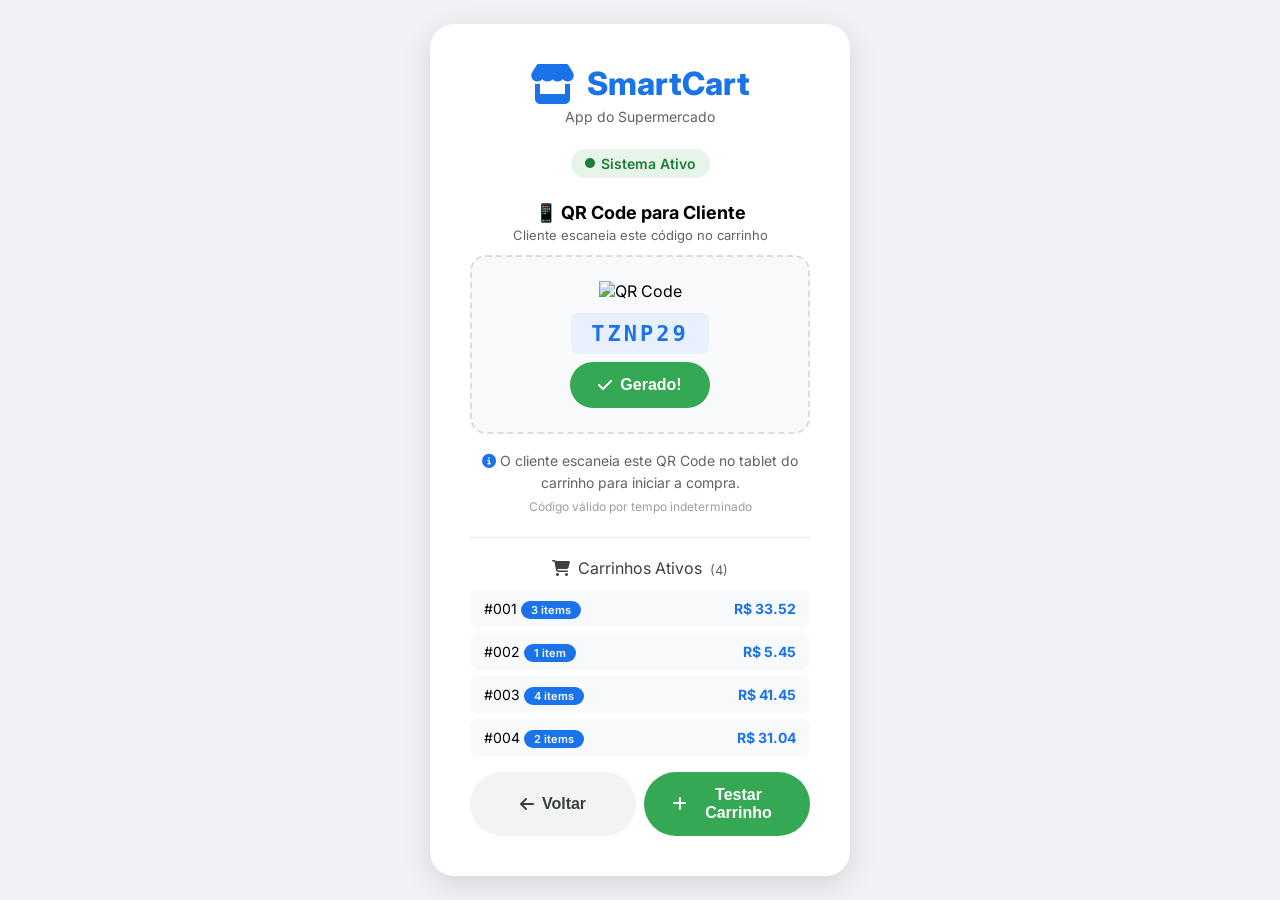
==== mercado-app/index.html @ 30fd7284 "Smart Cart - Versão LocalStorage" ====
<!DOCTYPE html>
<html lang="pt-BR">
<head>
    <meta charset="UTF-8">
    <meta name="viewport" content="width=device-width, initial-scale=1.0">
    <title>Mercado App - Smart Cart</title>
    <link rel="stylesheet" href="https://cdnjs.cloudflare.com/ajax/libs/font-awesome/6.4.0/css/all.min.css">
    <link href="https://fonts.googleapis.com/css2?family=Inter:wght@400;600;700;800&display=swap" rel="stylesheet">
    <style>
        * {
            margin: 0;
            padding: 0;
            box-sizing: border-box;
        }
        
        body {
            font-family: 'Inter', -apple-system, BlinkMacSystemFont, sans-serif;
            background: #f0f2f5;
            display: flex;
            justify-content: center;
            align-items: center;
            min-height: 100vh;
            padding: 20px;
        }
        
        .container {
            background: white;
            border-radius: 24px;
            padding: 40px;
            max-width: 420px;
            width: 100%;
            box-shadow: 0 8px 30px rgba(0,0,0,0.12);
            text-align: center;
        }
        
        .logo {
            font-size: 32px;
            font-weight: 800;
            color: #1a73e8;
            margin-bottom: 4px;
            display: flex;
            align-items: center;
            justify-content: center;
            gap: 12px;
        }
        
        .logo i {
            font-size: 40px;
        }
        
        .subtitle {
            color: #5f6368;
            margin-bottom: 24px;
            font-size: 14px;
        }
        
        .status {
            display: inline-flex;
            align-items: center;
            gap: 6px;
            padding: 6px 14px;
            border-radius: 50px;
            font-size: 14px;
            font-weight: 600;
            margin-bottom: 16px;
        }
        
        .status.active {
            background: #e6f4ea;
            color: #1e7e34;
        }
        
        .status.inactive {
            background: #fce8e6;
            color: #d33426;
        }
        
        .qr-box {
            background: #f8f9fa;
            border-radius: 16px;
            padding: 24px;
            margin: 12px 0 16px 0;
            border: 2px dashed #dadce0;
        }
        
        .qr-box img {
            max-width: 200px;
            width: 100%;
            height: auto;
        }
        
        .code-display {
            font-size: 22px;
            font-weight: 700;
            color: #1a73e8;
            background: #e8f0fe;
            padding: 8px 20px;
            border-radius: 8px;
            display: inline-block;
            margin: 12px 0 8px 0;
            letter-spacing: 3px;
            font-family: monospace;
        }
        
        .btn {
            background: #1a73e8;
            color: white;
            border: none;
            padding: 14px 28px;
            border-radius: 50px;
            font-size: 16px;
            font-weight: 600;
            cursor: pointer;
            transition: all 0.2s;
            display: inline-flex;
            align-items: center;
            gap: 8px;
        }
        
        .btn:hover {
            background: #1557b0;
            transform: scale(1.02);
        }
        
        .btn-secondary {
            background: #f1f3f4;
            color: #3c4043;
        }
        
        .btn-secondary:hover {
            background: #e8eaed;
        }
        
        .btn-success {
            background: #34a853;
        }
        
        .btn-success:hover {
            background: #2d9249;
        }
        
        .info {
            color: #5f6368;
            font-size: 14px;
            margin: 16px 0;
            line-height: 1.6;
        }
        
        .info i {
            color: #1a73e8;
        }
        
        hr {
            margin: 20px 0;
            border: none;
            border-top: 1px solid #e8eaed;
        }
        
        .carrinhos-title {
            font-size: 16px;
            margin-bottom: 12px;
            display: flex;
            align-items: center;
            justify-content: center;
            gap: 8px;
            color: #3c4043;
        }
        
        .carrinhos-list {
            margin: 12px 0;
            text-align: left;
        }
        
        .carrinho-item {
            display: flex;
            justify-content: space-between;
            align-items: center;
            padding: 10px 14px;
            background: #f8f9fa;
            border-radius: 8px;
            margin-bottom: 6px;
            font-size: 14px;
            transition: var(--transition);
        }
        
        .carrinho-item:hover {
            background: #e8f0fe;
        }
        
        .carrinho-item .badge {
            background: #1a73e8;
            color: white;
            border-radius: 50px;
            padding: 2px 10px;
            font-size: 11px;
            font-weight: 600;
        }
        
        .carrinho-item .valor {
            color: #1a73e8;
            font-weight: 700;
        }
        
        .carrinho-item .empty {
            color: #5f6368;
            font-style: italic;
            width: 100%;
            text-align: center;
        }
        
        .actions {
            display: flex;
            gap: 8px;
            margin-top: 16px;
            flex-wrap: wrap;
            justify-content: center;
        }
        
        .actions .btn {
            flex: 1;
            min-width: 120px;
            justify-content: center;
        }
        
        .carrinho-count {
            font-size: 13px;
            color: #5f6368;
            margin-top: 4px;
        }
        
        @media (max-width: 480px) {
            .container {
                padding: 24px 16px;
            }
            
            .qr-box img {
                max-width: 150px;
            }
            
            .actions .btn {
                min-width: 100px;
                font-size: 14px;
                padding: 12px 16px;
            }
        }
        
        /* Animações */
        @keyframes fadeIn {
            from { opacity: 0; transform: translateY(10px); }
            to { opacity: 1; transform: translateY(0); }
        }
        
        .container {
            animation: fadeIn 0.4s ease;
        }
        
        .qr-box img {
            transition: all 0.3s ease;
        }
        
        .qr-box img:hover {
            transform: scale(1.05);
        }
        
        /* Scrollbar */
        ::-webkit-scrollbar {
            width: 4px;
        }
        ::-webkit-scrollbar-track {
            background: #f1f3f4;
            border-radius: 4px;
        }
        ::-webkit-scrollbar-thumb {
            background: #1a73e8;
            border-radius: 4px;
        }
    </style>
</head>
<body>
    <div class="container">
        <!-- LOGO -->
        <div class="logo">
            <i class="fas fa-store"></i>
            <span>SmartCart</span>
        </div>
        <p class="subtitle">App do Supermercado</p>
        
        <!-- STATUS -->
        <div class="status active">
            <i class="fas fa-circle" style="font-size: 10px;"></i>
            Sistema Ativo
        </div>

        <!-- QR CODE -->
        <h3 style="margin: 8px 0 4px 0; font-size: 18px;">
            📱 QR Code para Cliente
        </h3>
        <p style="color: #5f6368; font-size: 13px; margin-bottom: 8px;">
            Cliente escaneia este código no carrinho
        </p>
        
        <div class="qr-box">
            <img id="qrImage" src="" alt="QR Code">
            <div>
                <div class="code-display" id="codigoDisplay">ABC123</div>
            </div>
            <button class="btn" onclick="gerarNovoQR()">
                <i class="fas fa-sync"></i> Gerar Novo QR
            </button>
        </div>

        <div class="info">
            <i class="fas fa-info-circle"></i>
            O cliente escaneia este QR Code no tablet do carrinho para iniciar a compra.
            <br>
            <span style="font-size: 12px; color: #9aa0a6;">
                Código válido por tempo indeterminado
            </span>
        </div>

        <hr>

        <!-- CARRINHOS ATIVOS -->
        <div class="carrinhos-title">
            <i class="fas fa-shopping-cart"></i>
            Carrinhos Ativos
            <span class="carrinho-count" id="carrinhoCount">(0)</span>
        </div>
        
        <div id="carrinhosList" class="carrinhos-list">
            <div class="carrinho-item">
                <span class="empty">
                    <i class="fas fa-inbox"></i> Nenhum carrinho ativo
                </span>
            </div>
        </div>

        <!-- AÇÕES -->
        <div class="actions">
            <button class="btn btn-secondary" onclick="window.location.href='../index.html'">
                <i class="fas fa-arrow-left"></i> Voltar
            </button>
            <button class="btn btn-success" onclick="abrirCarrinhoTeste()">
                <i class="fas fa-plus"></i> Testar Carrinho
            </button>
        </div>
    </div>

    <script>
        // ================================================================
        // CONFIGURAÇÕES
        // ================================================================
        
        let codigoAtual = 'ABC123';
        let carrinhosAtivos = [];
        
        // ================================================================
        // GERADOR DE QR CODE
        // ================================================================
        
        function gerarNovoQR() {
            // Gera um código aleatório de 6 caracteres
            const chars = 'ABCDEFGHIJKLMNOPQRSTUVWXYZ0123456789';
            let codigo = '';
            for (let i = 0; i < 6; i++) {
                codigo += chars.charAt(Math.floor(Math.random() * chars.length));
            }
            codigoAtual = codigo;
            
            // Atualiza a UI
            document.getElementById('codigoDisplay').textContent = codigo;
            
            // Gera QR Code via API pública
            const url = `https://api.qrserver.com/v1/create-qr-code/?size=300x300&data=${codigo}`;
            document.getElementById('qrImage').src = url;
            
            // Mostra no console
            console.log(`📱 Novo QR Code gerado: ${codigo}`);
            console.log(`🔗 URL do QR: ${url}`);
            
            // Feedback visual
            const btn = document.querySelector('.qr-box .btn');
            const originalText = btn.innerHTML;
            btn.innerHTML = '<i class="fas fa-check"></i> Gerado!';
            btn.style.background = '#34a853';
            setTimeout(() => {
                btn.innerHTML = originalText;
                btn.style.background = '';
            }, 2000);
        }
        
        // ================================================================
        // SIMULAÇÃO DE CARRINHOS ATIVOS
        // ================================================================
        
        function atualizarCarrinhos() {
            const container = document.getElementById('carrinhosList');
            const count = document.getElementById('carrinhoCount');
            
            // Gera dados aleatórios para simulação
            const nomesProdutos = [
                'Arroz 5kg', 'Feijão 1kg', 'Leite 1L', 'Café 500g', 
                'Açúcar 1kg', 'Óleo 900ml', 'Sabão 1kg', 'Papel 4x',
                'Biscoito 200g', 'Refri 2L', 'Macarrão 500g', 'Molho 340g'
            ];
            
            // Atualiza a lista de carrinhos
            const numCarrinhos = Math.floor(Math.random() * 4) + 1; // 1 a 4 carrinhos
            carrinhosAtivos = [];
            
            for (let i = 0; i < numCarrinhos; i++) {
                const numItens = Math.floor(Math.random() * 5) + 1;
                const itens = [];
                let total = 0;
                
                for (let j = 0; j < numItens; j++) {
                    const produto = nomesProdutos[Math.floor(Math.random() * nomesProdutos.length)];
                    const preco = (Math.random() * 20 + 3).toFixed(2);
                    itens.push(produto);
                    total += parseFloat(preco);
                }
                
                carrinhosAtivos.push({
                    id: `#${String(i + 1).padStart(3, '0')}`,
                    itens: itens.length,
                    total: total.toFixed(2),
                    produtos: itens
                });
            }
            
            // Atualiza contador
            count.textContent = `(${carrinhosAtivos.length})`;
            
            // Renderiza lista
            if (carrinhosAtivos.length === 0) {
                container.innerHTML = `
                    <div class="carrinho-item">
                        <span class="empty">
                            <i class="fas fa-inbox"></i> Nenhum carrinho ativo
                        </span>
                    </div>
                `;
                return;
            }
            
            container.innerHTML = carrinhosAtivos.map(c => `
                <div class="carrinho-item">
                    <span>
                        ${c.id}
                        <span class="badge">${c.itens} item${c.itens > 1 ? 's' : ''}</span>
                    </span>
                    <span class="valor">R$ ${c.total}</span>
                </div>
            `).join('');
        }
        
        // ================================================================
        // FUNÇÕES AUXILIARES
        // ================================================================
        
        function abrirCarrinhoTeste() {
            // Abre o carrinho principal em uma nova guia
            window.open('../index.html', '_blank');
            
            // Mostra notificação
            const btn = document.querySelector('.btn-success');
            const originalText = btn.innerHTML;
            btn.innerHTML = '<i class="fas fa-check"></i> Aberto!';
            btn.style.background = '#1a73e8';
            setTimeout(() => {
                btn.innerHTML = originalText;
                btn.style.background = '';
            }, 2000);
            
            // Adiciona um carrinho à lista
            const novoCarrinho = {
                id: `#${String(carrinhosAtivos.length + 1).padStart(3, '0')}`,
                itens: Math.floor(Math.random() * 3) + 1,
                total: (Math.random() * 50 + 10).toFixed(2),
                produtos: ['Produto teste']
            };
            carrinhosAtivos.push(novoCarrinho);
            atualizarCarrinhos();
        }
        
        // ================================================================
        // INICIALIZAÇÃO
        // ================================================================
        
        document.addEventListener('DOMContentLoaded', () => {
            console.log('🏪 App do Mercado iniciado!');
            
            // Gera QR Code inicial
            gerarNovoQR();
            
            // Atualiza carrinhos a cada 8 segundos
            atualizarCarrinhos();
            setInterval(atualizarCarrinhos, 8000);
            
            // Atualiza o tempo real dos carrinhos
            setInterval(() => {
                const itens = document.querySelectorAll('.carrinho-item .badge');
                if (itens.length > 0) {
                    itens.forEach(badge => {
                        const current = parseInt(badge.textContent);
                        if (current && !isNaN(current)) {
                            // Pequena variação para simular movimento
                            const novo = Math.max(1, current + (Math.random() > 0.7 ? 1 : 0));
                            badge.textContent = `${novo} item${novo > 1 ? 's' : ''}`;
                        }
                    });
                }
            }, 15000);
        });
    </script>
</body>
</html>
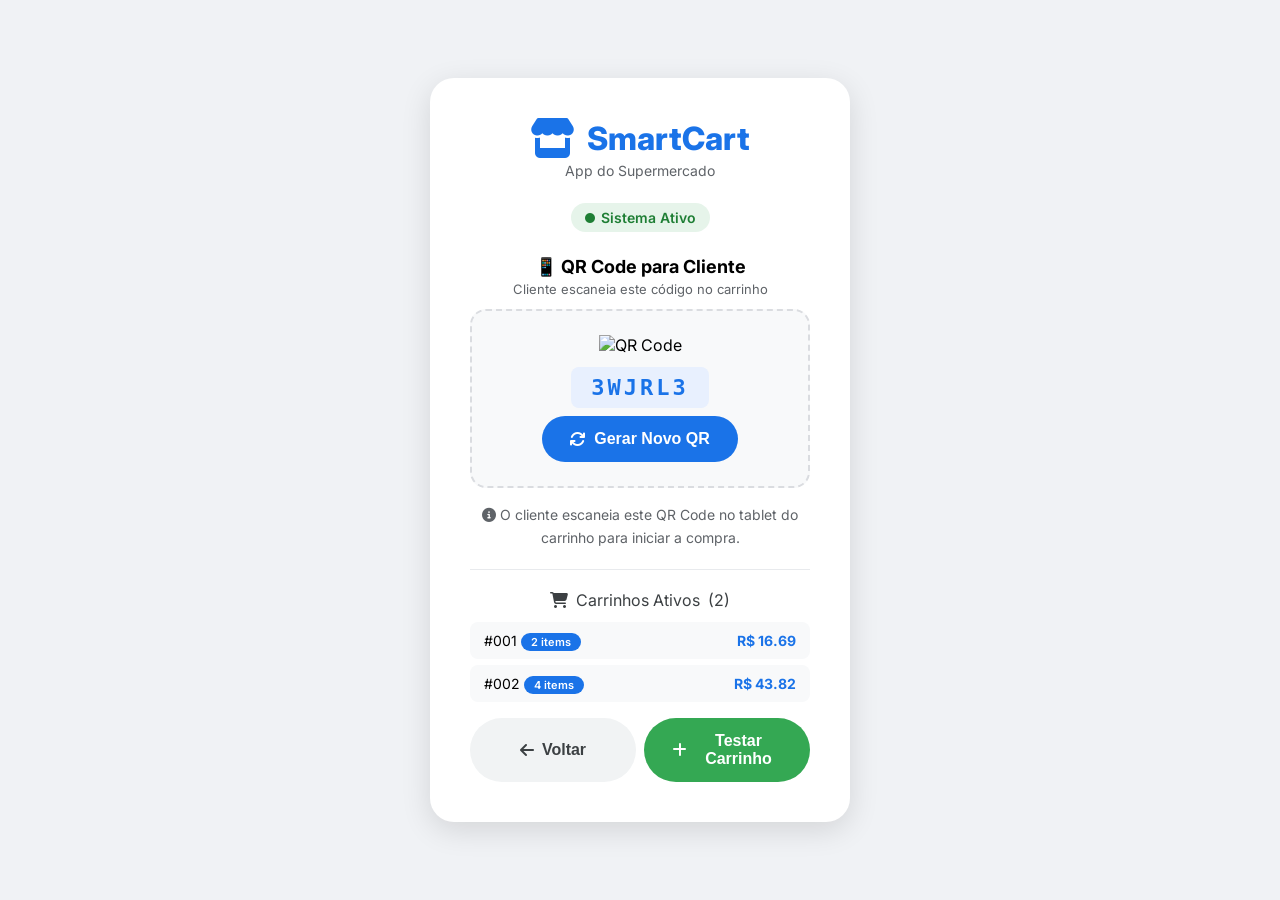
==== commit 7ce89030: "Adiciona App do Mercado" ====
--- a/mercado-app/index.html
+++ b/mercado-app/index.html
@@ -7,14 +7,9 @@
     <link rel="stylesheet" href="https://cdnjs.cloudflare.com/ajax/libs/font-awesome/6.4.0/css/all.min.css">
     <link href="https://fonts.googleapis.com/css2?family=Inter:wght@400;600;700;800&display=swap" rel="stylesheet">
     <style>
-        * {
-            margin: 0;
-            padding: 0;
-            box-sizing: border-box;
-        }
-        
+        * { margin: 0; padding: 0; box-sizing: border-box; }
         body {
-            font-family: 'Inter', -apple-system, BlinkMacSystemFont, sans-serif;
+            font-family: 'Inter', sans-serif;
             background: #f0f2f5;
             display: flex;
             justify-content: center;
@@ -22,7 +17,6 @@
             min-height: 100vh;
             padding: 20px;
         }
-        
         .container {
             background: white;
             border-radius: 24px;
@@ -32,28 +26,18 @@
             box-shadow: 0 8px 30px rgba(0,0,0,0.12);
             text-align: center;
         }
-        
         .logo {
             font-size: 32px;
             font-weight: 800;
             color: #1a73e8;
+            display: flex;
+            align-items: center;
+            justify-content: center;
+            gap: 12px;
             margin-bottom: 4px;
-            display: flex;
-            align-items: center;
-            justify-content: center;
-            gap: 12px;
-        }
-        
-        .logo i {
-            font-size: 40px;
-        }
-        
-        .subtitle {
-            color: #5f6368;
-            margin-bottom: 24px;
-            font-size: 14px;
-        }
-        
+        }
+        .logo i { font-size: 40px; }
+        .subtitle { color: #5f6368; margin-bottom: 24px; font-size: 14px; }
         .status {
             display: inline-flex;
             align-items: center;
@@ -64,17 +48,7 @@
             font-weight: 600;
             margin-bottom: 16px;
         }
-        
-        .status.active {
-            background: #e6f4ea;
-            color: #1e7e34;
-        }
-        
-        .status.inactive {
-            background: #fce8e6;
-            color: #d33426;
-        }
-        
+        .status.active { background: #e6f4ea; color: #1e7e34; }
         .qr-box {
             background: #f8f9fa;
             border-radius: 16px;
@@ -82,13 +56,11 @@
             margin: 12px 0 16px 0;
             border: 2px dashed #dadce0;
         }
-        
         .qr-box img {
             max-width: 200px;
             width: 100%;
             height: auto;
         }
-        
         .code-display {
             font-size: 22px;
             font-weight: 700;
@@ -101,7 +73,6 @@
             letter-spacing: 3px;
             font-family: monospace;
         }
-        
         .btn {
             background: #1a73e8;
             color: white;
@@ -116,46 +87,18 @@
             align-items: center;
             gap: 8px;
         }
-        
-        .btn:hover {
-            background: #1557b0;
-            transform: scale(1.02);
-        }
-        
-        .btn-secondary {
-            background: #f1f3f4;
-            color: #3c4043;
-        }
-        
-        .btn-secondary:hover {
-            background: #e8eaed;
-        }
-        
-        .btn-success {
-            background: #34a853;
-        }
-        
-        .btn-success:hover {
-            background: #2d9249;
-        }
-        
+        .btn:hover { background: #1557b0; transform: scale(1.02); }
+        .btn-secondary { background: #f1f3f4; color: #3c4043; }
+        .btn-secondary:hover { background: #e8eaed; }
+        .btn-success { background: #34a853; }
+        .btn-success:hover { background: #2d9249; }
         .info {
             color: #5f6368;
             font-size: 14px;
             margin: 16px 0;
             line-height: 1.6;
         }
-        
-        .info i {
-            color: #1a73e8;
-        }
-        
-        hr {
-            margin: 20px 0;
-            border: none;
-            border-top: 1px solid #e8eaed;
-        }
-        
+        hr { margin: 20px 0; border: none; border-top: 1px solid #e8eaed; }
         .carrinhos-title {
             font-size: 16px;
             margin-bottom: 12px;
@@ -165,12 +108,7 @@
             gap: 8px;
             color: #3c4043;
         }
-        
-        .carrinhos-list {
-            margin: 12px 0;
-            text-align: left;
-        }
-        
+        .carrinhos-list { margin: 12px 0; text-align: left; }
         .carrinho-item {
             display: flex;
             justify-content: space-between;
@@ -180,13 +118,7 @@
             border-radius: 8px;
             margin-bottom: 6px;
             font-size: 14px;
-            transition: var(--transition);
-        }
-        
-        .carrinho-item:hover {
-            background: #e8f0fe;
-        }
-        
+        }
         .carrinho-item .badge {
             background: #1a73e8;
             color: white;
@@ -195,19 +127,8 @@
             font-size: 11px;
             font-weight: 600;
         }
-        
-        .carrinho-item .valor {
-            color: #1a73e8;
-            font-weight: 700;
-        }
-        
-        .carrinho-item .empty {
-            color: #5f6368;
-            font-style: italic;
-            width: 100%;
-            text-align: center;
-        }
-        
+        .carrinho-item .valor { color: #1a73e8; font-weight: 700; }
+        .carrinho-item .empty { color: #5f6368; font-style: italic; width: 100%; text-align: center; }
         .actions {
             display: flex;
             gap: 8px;
@@ -215,89 +136,30 @@
             flex-wrap: wrap;
             justify-content: center;
         }
-        
-        .actions .btn {
-            flex: 1;
-            min-width: 120px;
-            justify-content: center;
-        }
-        
-        .carrinho-count {
-            font-size: 13px;
-            color: #5f6368;
-            margin-top: 4px;
-        }
-        
+        .actions .btn { flex: 1; min-width: 120px; justify-content: center; }
         @media (max-width: 480px) {
-            .container {
-                padding: 24px 16px;
-            }
-            
-            .qr-box img {
-                max-width: 150px;
-            }
-            
-            .actions .btn {
-                min-width: 100px;
-                font-size: 14px;
-                padding: 12px 16px;
-            }
-        }
-        
-        /* Animações */
-        @keyframes fadeIn {
-            from { opacity: 0; transform: translateY(10px); }
-            to { opacity: 1; transform: translateY(0); }
-        }
-        
-        .container {
-            animation: fadeIn 0.4s ease;
-        }
-        
-        .qr-box img {
-            transition: all 0.3s ease;
-        }
-        
-        .qr-box img:hover {
-            transform: scale(1.05);
-        }
-        
-        /* Scrollbar */
-        ::-webkit-scrollbar {
-            width: 4px;
-        }
-        ::-webkit-scrollbar-track {
-            background: #f1f3f4;
-            border-radius: 4px;
-        }
-        ::-webkit-scrollbar-thumb {
-            background: #1a73e8;
-            border-radius: 4px;
-        }
+            .container { padding: 24px 16px; }
+            .qr-box img { max-width: 150px; }
+        }
+        @keyframes fadeIn { from { opacity: 0; transform: translateY(10px); } to { opacity: 1; transform: translateY(0); } }
+        .container { animation: fadeIn 0.4s ease; }
     </style>
 </head>
 <body>
     <div class="container">
-        <!-- LOGO -->
         <div class="logo">
             <i class="fas fa-store"></i>
             <span>SmartCart</span>
         </div>
         <p class="subtitle">App do Supermercado</p>
         
-        <!-- STATUS -->
         <div class="status active">
             <i class="fas fa-circle" style="font-size: 10px;"></i>
             Sistema Ativo
         </div>
 
-        <!-- QR CODE -->
-        <h3 style="margin: 8px 0 4px 0; font-size: 18px;">
-            📱 QR Code para Cliente
-        </h3>
-        <p style="color: #5f6368; font-size: 13px; margin-bottom: 8px;">
-            Cliente escaneia este código no carrinho
-        </p>
+        <h3 style="margin: 8px 0 4px 0; font-size: 18px;">📱 QR Code para Cliente</h3>
+        <p style="color: #5f6368; font-size: 13px; margin-bottom: 8px;">Cliente escaneia este código no carrinho</p>
         
         <div class="qr-box">
             <img id="qrImage" src="" alt="QR Code">
@@ -312,15 +174,10 @@
         <div class="info">
             <i class="fas fa-info-circle"></i>
             O cliente escaneia este QR Code no tablet do carrinho para iniciar a compra.
-            <br>
-            <span style="font-size: 12px; color: #9aa0a6;">
-                Código válido por tempo indeterminado
-            </span>
         </div>
 
         <hr>
 
-        <!-- CARRINHOS ATIVOS -->
         <div class="carrinhos-title">
             <i class="fas fa-shopping-cart"></i>
             Carrinhos Ativos
@@ -329,13 +186,10 @@
         
         <div id="carrinhosList" class="carrinhos-list">
             <div class="carrinho-item">
-                <span class="empty">
-                    <i class="fas fa-inbox"></i> Nenhum carrinho ativo
-                </span>
+                <span class="empty"><i class="fas fa-inbox"></i> Nenhum carrinho ativo</span>
             </div>
         </div>
 
-        <!-- AÇÕES -->
         <div class="actions">
             <button class="btn btn-secondary" onclick="window.location.href='../index.html'">
                 <i class="fas fa-arrow-left"></i> Voltar
@@ -347,170 +201,71 @@
     </div>
 
     <script>
-        // ================================================================
-        // CONFIGURAÇÕES
-        // ================================================================
-        
         let codigoAtual = 'ABC123';
         let carrinhosAtivos = [];
         
-        // ================================================================
-        // GERADOR DE QR CODE
-        // ================================================================
-        
         function gerarNovoQR() {
-            // Gera um código aleatório de 6 caracteres
             const chars = 'ABCDEFGHIJKLMNOPQRSTUVWXYZ0123456789';
             let codigo = '';
             for (let i = 0; i < 6; i++) {
                 codigo += chars.charAt(Math.floor(Math.random() * chars.length));
             }
             codigoAtual = codigo;
-            
-            // Atualiza a UI
             document.getElementById('codigoDisplay').textContent = codigo;
-            
-            // Gera QR Code via API pública
             const url = `https://api.qrserver.com/v1/create-qr-code/?size=300x300&data=${codigo}`;
             document.getElementById('qrImage').src = url;
-            
-            // Mostra no console
             console.log(`📱 Novo QR Code gerado: ${codigo}`);
-            console.log(`🔗 URL do QR: ${url}`);
-            
-            // Feedback visual
-            const btn = document.querySelector('.qr-box .btn');
-            const originalText = btn.innerHTML;
-            btn.innerHTML = '<i class="fas fa-check"></i> Gerado!';
-            btn.style.background = '#34a853';
-            setTimeout(() => {
-                btn.innerHTML = originalText;
-                btn.style.background = '';
-            }, 2000);
-        }
-        
-        // ================================================================
-        // SIMULAÇÃO DE CARRINHOS ATIVOS
-        // ================================================================
+        }
         
         function atualizarCarrinhos() {
             const container = document.getElementById('carrinhosList');
             const count = document.getElementById('carrinhoCount');
-            
-            // Gera dados aleatórios para simulação
-            const nomesProdutos = [
-                'Arroz 5kg', 'Feijão 1kg', 'Leite 1L', 'Café 500g', 
-                'Açúcar 1kg', 'Óleo 900ml', 'Sabão 1kg', 'Papel 4x',
-                'Biscoito 200g', 'Refri 2L', 'Macarrão 500g', 'Molho 340g'
-            ];
-            
-            // Atualiza a lista de carrinhos
-            const numCarrinhos = Math.floor(Math.random() * 4) + 1; // 1 a 4 carrinhos
+            const nomesProdutos = ['Arroz 5kg', 'Feijão 1kg', 'Leite 1L', 'Café 500g', 'Açúcar 1kg', 'Óleo 900ml'];
+            const numCarrinhos = Math.floor(Math.random() * 4) + 1;
             carrinhosAtivos = [];
             
             for (let i = 0; i < numCarrinhos; i++) {
                 const numItens = Math.floor(Math.random() * 5) + 1;
-                const itens = [];
                 let total = 0;
-                
                 for (let j = 0; j < numItens; j++) {
-                    const produto = nomesProdutos[Math.floor(Math.random() * nomesProdutos.length)];
-                    const preco = (Math.random() * 20 + 3).toFixed(2);
-                    itens.push(produto);
-                    total += parseFloat(preco);
+                    total += parseFloat((Math.random() * 20 + 3).toFixed(2));
                 }
-                
                 carrinhosAtivos.push({
                     id: `#${String(i + 1).padStart(3, '0')}`,
-                    itens: itens.length,
-                    total: total.toFixed(2),
-                    produtos: itens
+                    itens: numItens,
+                    total: total.toFixed(2)
                 });
             }
             
-            // Atualiza contador
             count.textContent = `(${carrinhosAtivos.length})`;
             
-            // Renderiza lista
             if (carrinhosAtivos.length === 0) {
-                container.innerHTML = `
-                    <div class="carrinho-item">
-                        <span class="empty">
-                            <i class="fas fa-inbox"></i> Nenhum carrinho ativo
-                        </span>
-                    </div>
-                `;
+                container.innerHTML = `<div class="carrinho-item"><span class="empty"><i class="fas fa-inbox"></i> Nenhum carrinho ativo</span></div>`;
                 return;
             }
             
             container.innerHTML = carrinhosAtivos.map(c => `
                 <div class="carrinho-item">
-                    <span>
-                        ${c.id}
-                        <span class="badge">${c.itens} item${c.itens > 1 ? 's' : ''}</span>
-                    </span>
+                    <span>${c.id} <span class="badge">${c.itens} item${c.itens > 1 ? 's' : ''}</span></span>
                     <span class="valor">R$ ${c.total}</span>
                 </div>
             `).join('');
         }
         
-        // ================================================================
-        // FUNÇÕES AUXILIARES
-        // ================================================================
-        
         function abrirCarrinhoTeste() {
-            // Abre o carrinho principal em uma nova guia
             window.open('../index.html', '_blank');
-            
-            // Mostra notificação
             const btn = document.querySelector('.btn-success');
             const originalText = btn.innerHTML;
             btn.innerHTML = '<i class="fas fa-check"></i> Aberto!';
             btn.style.background = '#1a73e8';
-            setTimeout(() => {
-                btn.innerHTML = originalText;
-                btn.style.background = '';
-            }, 2000);
-            
-            // Adiciona um carrinho à lista
-            const novoCarrinho = {
-                id: `#${String(carrinhosAtivos.length + 1).padStart(3, '0')}`,
-                itens: Math.floor(Math.random() * 3) + 1,
-                total: (Math.random() * 50 + 10).toFixed(2),
-                produtos: ['Produto teste']
-            };
-            carrinhosAtivos.push(novoCarrinho);
-            atualizarCarrinhos();
-        }
-        
-        // ================================================================
-        // INICIALIZAÇÃO
-        // ================================================================
+            setTimeout(() => { btn.innerHTML = originalText; btn.style.background = ''; }, 2000);
+        }
         
         document.addEventListener('DOMContentLoaded', () => {
             console.log('🏪 App do Mercado iniciado!');
-            
-            // Gera QR Code inicial
             gerarNovoQR();
-            
-            // Atualiza carrinhos a cada 8 segundos
             atualizarCarrinhos();
             setInterval(atualizarCarrinhos, 8000);
-            
-            // Atualiza o tempo real dos carrinhos
-            setInterval(() => {
-                const itens = document.querySelectorAll('.carrinho-item .badge');
-                if (itens.length > 0) {
-                    itens.forEach(badge => {
-                        const current = parseInt(badge.textContent);
-                        if (current && !isNaN(current)) {
-                            // Pequena variação para simular movimento
-                            const novo = Math.max(1, current + (Math.random() > 0.7 ? 1 : 0));
-                            badge.textContent = `${novo} item${novo > 1 ? 's' : ''}`;
-                        }
-                    });
-                }
-            }, 15000);
         });
     </script>
 </body>
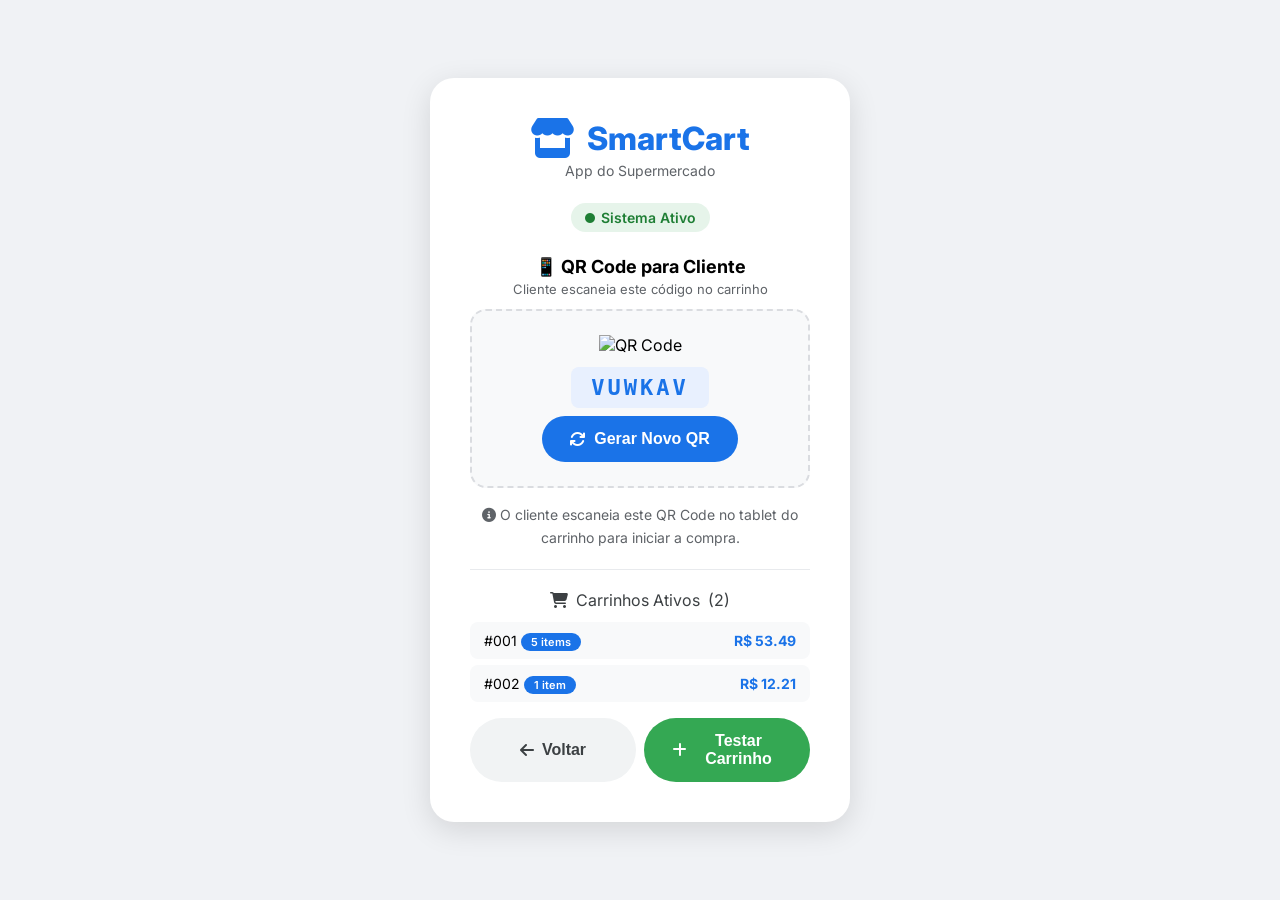
==== commit ca4db00c: "Update index.html" ====
--- a/mercado-app/index.html
+++ b/mercado-app/index.html
@@ -269,4 +269,4 @@
         });
     </script>
 </body>
-</html>+</html>
